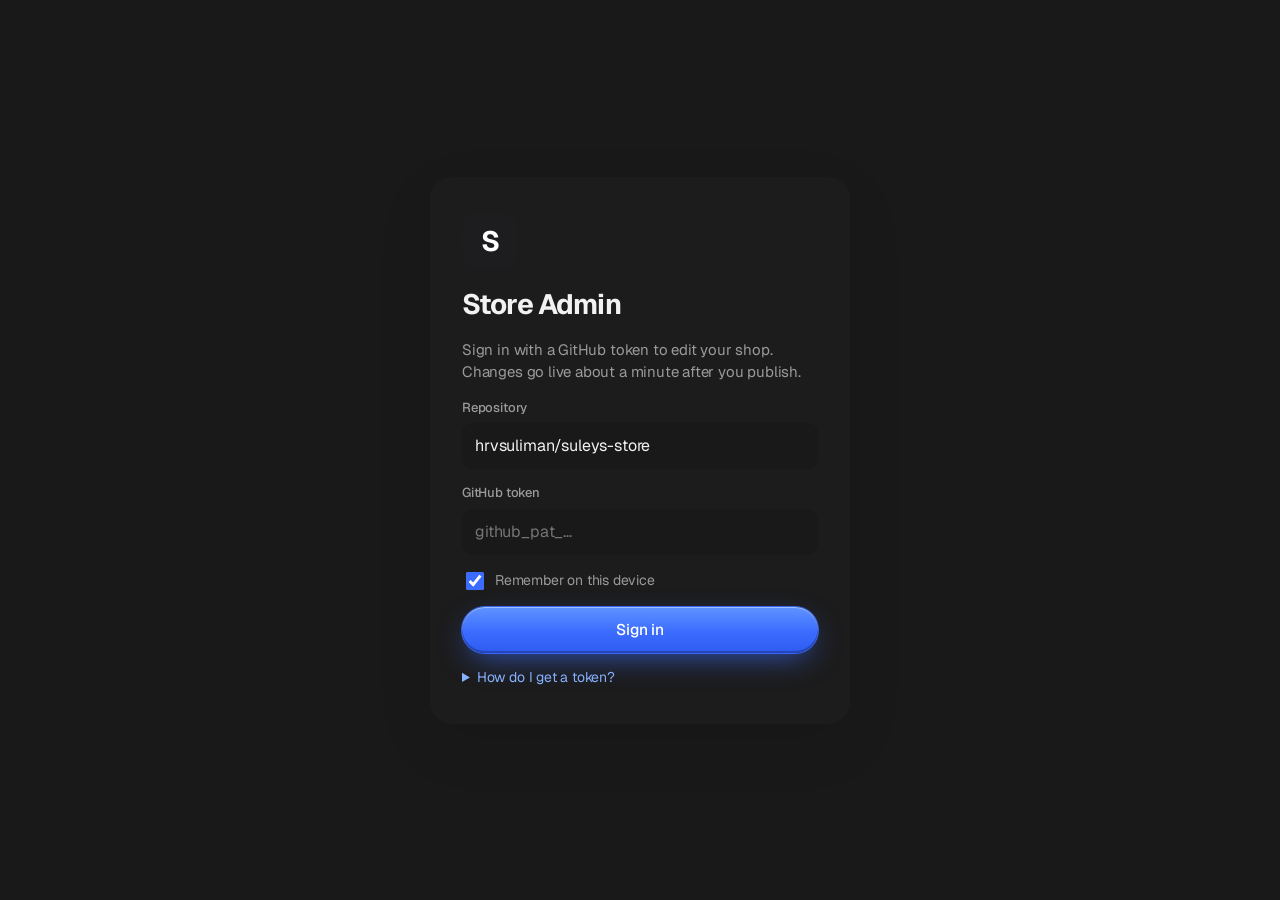
==== admin.html @ 2f31c032 "Phones: keep floating icons off the title; clearer music button Co-Authored-By: Claude Opus 5.5 <nor" ====
<!doctype html>
<html lang="en">
<head>
  <meta charset="utf-8" />
  <meta name="viewport" content="width=device-width, initial-scale=1, viewport-fit=cover" />
  <meta name="robots" content="noindex, nofollow" />
  <title>Store Admin</title>
  <link rel="icon" href="favicon.svg" type="image/svg+xml" />
  <link rel="preconnect" href="https://fonts.googleapis.com" />
  <link rel="preconnect" href="https://fonts.gstatic.com" crossorigin />
  <link href="https://fonts.googleapis.com/css2?family=Geist:wght@400;500;600;700&display=swap" rel="stylesheet" />
  <link rel="stylesheet" href="styles.css?v=1793910195" />
  <link rel="stylesheet" href="admin.css?v=1793910195" />
</head>
<body class="admin">
  <!-- Connect -->
  <section class="connect" id="connect" hidden>
    <form class="connect-card" id="connectForm">
      <div class="connect-icon">S</div>
      <h1>Store Admin</h1>
      <p class="muted">Sign in with a GitHub token to edit your shop. Changes go live about a minute after you publish.</p>

      <label class="field"><span>Repository</span><input name="repo" required spellcheck="false" autocomplete="off" /></label>
      <label class="field"><span>GitHub token</span><input name="token" type="password" required spellcheck="false" autocomplete="off" placeholder="github_pat_…" /></label>
      <label class="check"><input type="checkbox" name="remember" checked /> Remember on this device</label>
      <p class="error" id="connectError" hidden></p>
      <button class="btn btn-primary btn-block" type="submit" id="connectBtn">Sign in</button>

      <details class="help">
        <summary>How do I get a token?</summary>
        <ol>
          <li>Open <a href="https://github.com/settings/personal-access-tokens/new" target="_blank" rel="noopener">GitHub → New fine-grained token</a>.</li>
          <li>Name it “Store admin” and pick an expiry.</li>
          <li>Under <b>Repository access</b>, choose <b>Only select repositories</b> and pick your store repo.</li>
          <li>Under <b>Permissions → Repository permissions</b>, set <b>Contents</b> to <b>Read and write</b>.</li>
          <li>Click <b>Generate token</b>, copy it and paste it here.</li>
        </ol>
        <p class="muted">The token stays in this browser and is only sent to GitHub. It can only change this one repository.</p>
      </details>
    </form>
  </section>

  <!-- Editor -->
  <div class="shell" id="shell" hidden>
    <header class="topbar">
      <div class="topbar-inner">
        <span class="brand" id="adminBrand">Admin</span>
        <span class="status" id="status"></span>
        <div class="topbar-actions">
          <a class="btn-link small" id="viewSite" target="_blank" rel="noopener">View site <span class="chev">›</span></a>
          <button class="btn btn-sm btn-primary" id="publishBtn" disabled>Publish</button>
          <button class="icon-btn" id="menuBtn" aria-label="More">⋯</button>
          <div class="menu" id="menu" hidden>
            <button data-act="download">Download store.json</button>
            <button data-act="discard">Discard unpublished changes</button>
            <button data-act="signout">Sign out</button>
          </div>
        </div>
      </div>
      <nav class="tabsbar" id="tabsbar">
        <button data-tab="kits" aria-selected="true">Kits</button>
        <button data-tab="store">Hero &amp; store</button>
        <button data-tab="faq">FAQ</button>
        <button data-tab="reviews">Vouches</button>
        <button data-tab="perks">Perks</button>
      </nav>
    </header>
    <main class="view" id="view"></main>
  </div>

  <!-- Publish progress -->
  <div class="modal" id="modal" hidden>
    <div class="modal-card" id="modalCard"></div>
  </div>

  <div class="toast" id="toast" role="status" aria-live="polite"></div>

  <script src="icons.js?v=1793910195"></script>
  <script src="shared.js?v=1793910195"></script>
  <script src="admin.js?v=1793910195"></script>
</body>
</html>
---- styles.css ----
/* ═══════════════════════════════════════════════════════════
   Suley's Store — dark, tactile, Apple/Linear-grade details
   ═══════════════════════════════════════════════════════════ */
:root {
  --bg: #151515;
  --band: #191919;
  --card: #1c1c1c;
  --card-2: #222222;
  --panel: #212121;
  --text: #f2f2f2;
  --text-2: #9a9a9a;
  --text-3: #6a6a6a;
  --line: rgba(255, 255, 255, 0.1);
  --hair: rgba(255, 255, 255, 0.07);
  --border: #2a2a2a;
  --blue: #3b6cff;
  --blue-hover: #4b7bff;
  --link: #8ab4ff;
  --seg: rgba(255, 255, 255, 0.05);
  --seg-pill: rgba(255, 255, 255, 0.12);
  --nav-bg: rgba(21, 21, 21, 0.78);
  --accent: linear-gradient(100deg, #4f8cff 0%, #8b5cf6 55%, #ec4899 100%);
  --shadow-hover: 0 24px 50px -24px rgba(0, 0, 0, 0.9);
  --ease: cubic-bezier(0.16, 1, 0.3, 1);
  --spring: cubic-bezier(0.34, 1.56, 0.64, 1);
  color-scheme: dark;
}

/* ── Base ───────────────────────────────────────────────── */
*, *::before, *::after { box-sizing: border-box; }
html { -webkit-text-size-adjust: 100%; }
html.lenis, html.lenis body { height: auto; }
.lenis.lenis-smooth { scroll-behavior: auto !important; }
.lenis.lenis-stopped { overflow: hidden; }
body {
  margin: 0; background: var(--bg); color: var(--text);
  font-family: Geist, -apple-system, BlinkMacSystemFont, "SF Pro Text", Inter, "Segoe UI", sans-serif;
  font-size: 17px; line-height: 1.5; letter-spacing: -0.011em;
  -webkit-font-smoothing: antialiased; -moz-osx-font-smoothing: grayscale; overflow-x: hidden;
}
a { color: inherit; text-decoration: none; }
button { font: inherit; color: inherit; background: none; border: 0; padding: 0; cursor: pointer; letter-spacing: inherit; }
h1, h2, h3, p, ol, ul { margin: 0; }
img { display: block; max-width: 100%; }
::selection { background: rgba(79, 140, 255, 0.4); color: #fff; }
:focus-visible { outline: 2px solid #4f8cff; outline-offset: 3px; border-radius: 8px; }
.ico { width: 1em; height: 1em; display: block; flex: none; }
.container { max-width: 1080px; margin: 0 auto; padding: 0 24px; }
.container.narrow { max-width: 780px; }
.section, .band { position: relative; padding: 140px 0; }

/* Film grain over everything */
.grain {
  position: fixed; inset: -50%; z-index: 90; pointer-events: none; opacity: 0.06;
  background-image: url("data:image/svg+xml,%3Csvg xmlns='http://www.w3.org/2000/svg' width='160' height='160'%3E%3Cfilter id='n'%3E%3CfeTurbulence type='fractalNoise' baseFrequency='.85' numOctaves='3' stitchTiles='stitch'/%3E%3C/filter%3E%3Crect width='100%25' height='100%25' filter='url(%23n)'/%3E%3C/svg%3E");
  animation: grain 1s steps(6) infinite;
}
@keyframes grain { 0% { transform: translate(0, 0); } 20% { transform: translate(-3%, 2%); } 40% { transform: translate(2%, -3%); } 60% { transform: translate(-2%, -1%); } 80% { transform: translate(3%, 3%); } 100% { transform: translate(0, 0); } }

/* ── Nav ────────────────────────────────────────────────── */
.nav {
  position: sticky; top: 0; z-index: 60; height: 56px;
  background: var(--nav-bg); -webkit-backdrop-filter: saturate(180%) blur(20px); backdrop-filter: saturate(180%) blur(20px);
  border-bottom: 1px solid transparent; transition: border-color 0.4s;
}
.nav.scrolled { border-bottom-color: var(--hair); }
.nav-inner { max-width: 1080px; height: 100%; margin: 0 auto; padding: 0 24px; display: flex; align-items: center; gap: 24px; }
.brand { display: inline-flex; align-items: center; gap: 10px; font-size: 16px; font-weight: 600; letter-spacing: -0.02em; }
.brand img { width: 30px; height: 30px; object-fit: contain; transition: transform 0.5s var(--spring); }
.brand:hover img { transform: rotate(-8deg) scale(1.08); }
.nav-links { display: flex; gap: 4px; margin: 0 auto; }
.nav-links a { padding: 7px 14px; border-radius: 999px; font-size: 14px; color: var(--text-2); transition: color 0.25s, background 0.25s; }
.nav-links a:hover { color: var(--text); background: rgba(255, 255, 255, 0.06); }
.nav-links a.active { color: var(--text); background: rgba(255, 255, 255, 0.06); }
.nav-right { margin-left: auto; display: flex; align-items: center; gap: 6px; }
.nav-icon { width: 38px; height: 38px; display: grid; place-items: center; border-radius: 10px; color: var(--text-2); transition: background 0.2s, color 0.2s, transform 0.35s var(--spring); }
.nav-icon:hover { background: rgba(255, 255, 255, 0.07); color: var(--text); transform: translateY(-1px); }
.nav-icon:active { transform: scale(0.92); }
.nav-icon img { width: 26px; height: 26px; object-fit: contain; }
.nav-icon .ico { width: 20px; height: 20px; }
.nav-right .btn { margin-left: 6px; }

/* ── Buttons: tactile, lit from above ───────────────────── */
.btn {
  --h: 46px;
  position: relative; display: inline-flex; align-items: center; justify-content: center; gap: 8px; isolation: isolate; overflow: hidden;
  height: var(--h); padding: 0 22px; border-radius: 999px; font-size: 15.5px; font-weight: 500; white-space: nowrap; letter-spacing: -0.01em;
  transition: transform 0.45s var(--spring), box-shadow 0.35s var(--ease), background 0.3s, filter 0.3s, translate 0.4s var(--ease);
  -webkit-tap-highlight-color: transparent; user-select: none;
}
.btn .ico { width: 18px; height: 18px; }
.btn::after {
  content: ""; position: absolute; inset: 0; z-index: -1; pointer-events: none;
  background: linear-gradient(110deg, transparent 30%, rgba(255, 255, 255, 0.35) 50%, transparent 70%);
  transform: translateX(-120%);
}
.btn:hover::after { transform: translateX(120%); transition: transform 0.9s var(--ease); }
.btn:hover { transform: translateY(-2px); }
.btn:active { transform: translateY(0) scale(0.95); transition-duration: 0.12s; }
.btn-primary {
  color: #fff; background: linear-gradient(180deg, #5f93ff 0%, #3b6cff 55%, #2f5bf0 100%);
  box-shadow: inset 0 1px 0 rgba(255, 255, 255, 0.4), inset 0 -2px 0 rgba(0, 0, 30, 0.25), 0 0 0 1px rgba(59, 108, 255, 0.9), 0 10px 30px -8px rgba(59, 108, 255, 0.75);
}
.btn-primary:hover { box-shadow: inset 0 1px 0 rgba(255, 255, 255, 0.5), inset 0 -2px 0 rgba(0, 0, 30, 0.25), 0 0 0 1px rgba(99, 140, 255, 1), 0 16px 40px -8px rgba(59, 108, 255, 0.95); filter: brightness(1.06); }
.btn-primary:active { box-shadow: inset 0 2px 6px rgba(0, 0, 40, 0.35), 0 0 0 1px rgba(59, 108, 255, 0.9), 0 4px 14px -6px rgba(59, 108, 255, 0.8); }
.btn-ghost, .btn-secondary {
  color: var(--text); background: rgba(255, 255, 255, 0.06);
  box-shadow: inset 0 1px 0 rgba(255, 255, 255, 0.12), 0 0 0 1px rgba(255, 255, 255, 0.1);
  -webkit-backdrop-filter: blur(12px); backdrop-filter: blur(12px);
}
.btn-ghost:hover, .btn-secondary:hover { background: rgba(255, 255, 255, 0.1); box-shadow: inset 0 1px 0 rgba(255, 255, 255, 0.16), 0 0 0 1px rgba(255, 255, 255, 0.18); }
.btn-white { color: #0a0a12; background: linear-gradient(180deg, #fff, #e6e6ee); box-shadow: inset 0 -2px 0 rgba(0, 0, 0, 0.08), 0 10px 30px -10px rgba(255, 255, 255, 0.5); }
.btn-white::after { background: linear-gradient(110deg, transparent 30%, rgba(120, 140, 255, 0.25) 50%, transparent 70%); }
.btn-sm { --h: 34px; padding: 0 15px; font-size: 14px; }
.btn-block { width: 100%; }
.btn-link { display: inline-flex; align-items: center; gap: 4px; color: var(--link); font-size: 16px; transition: color 0.2s; }
.btn-link:hover { color: #b3cdff; }
.btn-link .chev { font-size: 1.15em; line-height: 1; transition: transform 0.35s var(--spring); }
.btn-link:hover .chev { transform: translateX(3px); }

/* ── Store front (reference layout) ─────────────────────── */
.hero-stage { position: relative; overflow: hidden; isolation: isolate; margin-top: -56px; padding-top: 56px; }
.stage-fx { position: absolute; inset: 0; z-index: -1; pointer-events: none; }
.spotlight { position: absolute; left: 50%; top: -260px; width: 1100px; height: 700px; translate: -50% 0; background: radial-gradient(closest-side, rgba(255, 255, 255, 0.075), transparent); }
.floaters { position: absolute; left: 0; right: 0; top: 56px; height: 420px; }
.floater { position: absolute; width: var(--s); height: var(--s); margin: calc(var(--s) / -2) 0 0 calc(var(--s) / -2); will-change: translate; transition: translate 0.9s var(--ease); }
.floater .stk { animation: bobble 7s ease-in-out infinite; animation-delay: calc(var(--delay) * -1); rotate: var(--rot); }
.floater.far { filter: blur(2px); opacity: 0.45; }
.floater.mid { opacity: 0.8; }
@keyframes bobble { 0%, 100% { transform: translateY(0) rotate(0deg); } 50% { transform: translateY(-14px) rotate(5deg); } }
.stk { display: block; width: 100%; height: auto; object-fit: contain; -webkit-user-drag: none; user-select: none; filter: drop-shadow(0 12px 16px rgba(0, 0, 0, 0.45)); }

.explore { position: relative; max-width: 1200px; margin: 0 auto; padding: 110px 24px 40px; text-align: center; }
.hero-title { font-size: clamp(40px, 6vw, 66px); line-height: 1.05; font-weight: 700; letter-spacing: -0.045em; }
.hero-title .w { display: inline-block; vertical-align: top; padding: 0 0.01em 0.08em; }
.hero-title .w > span {
  display: inline-block; opacity: 0; filter: blur(12px); transform: translateY(30%);
  color: #7a7a7a;
  transition: opacity 0.9s var(--ease), filter 0.9s var(--ease), transform 1.1s var(--ease); transition-delay: calc(0.1s + var(--i) * 0.08s);
}
.hero-title .hot > span { color: #fff; text-shadow: 0 0 28px rgba(255, 255, 255, 0.35); }
.hero-title.in .w > span { opacity: 1; filter: blur(0); transform: none; }
.hero-sub { max-width: 560px; margin: 16px auto 0; font-size: 16px; line-height: 1.55; color: var(--text-2); }
.hero-actions { display: flex; align-items: center; justify-content: center; gap: 12px; margin-top: 30px; flex-wrap: wrap; }

.search {
  display: flex; align-items: center; gap: 10px; width: min(560px, 100%); height: 46px; margin: 30px auto 0; padding: 0 16px; border-radius: 12px;
  background: var(--card); box-shadow: inset 0 0 0 1px var(--border); color: var(--text-3); text-align: left; cursor: text;
  transition: box-shadow 0.25s, background 0.25s;
}
.search:focus-within { background: #1f1f1f; box-shadow: inset 0 0 0 1px #3d3d3d, 0 0 0 4px rgba(255, 255, 255, 0.04); }
.search-ico .ico { width: 17px; height: 17px; }
.search input { flex: 1; min-width: 0; height: 100%; border: 0; outline: 0; background: none; font: inherit; font-size: 14.5px; color: var(--text); }
.search input::placeholder { color: var(--text-3); }
.search input::-webkit-search-cancel-button { filter: invert(0.6); }

.chips { display: flex; flex-wrap: wrap; justify-content: center; gap: 8px; margin: 16px auto 44px; }
.chip {
  display: inline-flex; align-items: center; gap: 8px; height: 38px; padding: 0 14px 0 10px; border-radius: 10px;
  font-size: 14px; font-weight: 500; color: var(--text-2); background: var(--card); box-shadow: inset 0 0 0 1px var(--border);
  transition: color 0.2s, background 0.2s, box-shadow 0.2s, transform 0.35s var(--spring);
}
.chip img { width: 22px; height: 22px; object-fit: contain; transition: transform 0.4s var(--spring); }
.chip:hover { color: var(--text); background: #202020; transform: translateY(-1px); }
.chip:hover img { transform: rotate(-8deg) scale(1.12); }
.chip:active { transform: scale(0.96); }
.chip[aria-selected="true"] { color: #fff; background: #262626; box-shadow: inset 0 0 0 1px #4a4a4a, 0 6px 18px -8px rgba(0, 0, 0, 0.8); }
.empty { margin: 10px auto 0; color: var(--text-2); font-size: 15px; }

/* ── Banner ─────────────────────────────────────────────── */
.banner-wrap { position: relative; z-index: 1; padding: 0 24px 48px; }
.banner { --p: 0; position: relative; max-width: 1180px; margin: 0 auto; aspect-ratio: 21 / 9; border-radius: 28px; overflow: hidden; background: #000; box-shadow: 0 0 0 1px var(--hair); transform: scale(calc(0.9 + var(--p) * 0.1)); transform-origin: 50% 0; }
.banner img, .banner video { position: absolute; inset: 0; width: 100%; height: 100%; object-fit: cover; }
.banner iframe { position: absolute; left: 0; top: 50%; width: 100%; aspect-ratio: 16 / 9; height: auto; border: 0; transform: translateY(-50%); pointer-events: none; }

/* ── Showcase slideshow ─────────────────────────────────── */
.featured-wrap { position: relative; z-index: 1; padding: 0 24px 40px; perspective: 1400px; }
.featured {
  --p: 0; position: relative; max-width: 1152px; margin: 0 auto; border-radius: 22px; overflow: hidden; background: #101010;
  aspect-ratio: 16 / 8; min-height: 520px; max-height: 680px;
  box-shadow: 0 0 0 1px rgba(255, 255, 255, 0.08), 0 30px 60px -30px rgba(0, 0, 0, 0.8);
  transform: rotateX(calc((1 - var(--p)) * 16deg)) scale(calc(0.88 + var(--p) * 0.12)); transform-origin: 50% 0;
  will-change: transform;
}
.slides, .slide, .slide-bg, .slide-shade { position: absolute; inset: 0; }
.slide { opacity: 0; visibility: hidden; transition: opacity 1s var(--ease), visibility 0s 1s; }
.slide.on { opacity: 1; visibility: visible; transition: opacity 1s var(--ease); }
.slide-bg { overflow: hidden; transform: scale(1.08); transition: transform 1.6s var(--ease); }
.slide.on .slide-bg { transform: none; }
.slide-bg > img, .slide-bg > video { position: absolute; inset: 0; width: 100%; height: 100%; object-fit: cover; }
.slide.on .kb { animation: kenburns var(--slide-ms, 15s) linear both; }
@keyframes kenburns { from { transform: scale(1); } to { transform: scale(1.12); } }
.yt { position: absolute; inset: 0; }
.yt img { position: absolute; inset: 0; width: 100%; height: 100%; object-fit: cover; }
.yt iframe { position: absolute; left: 50%; top: 50%; width: max(100%, 177.78vh); height: max(100%, 56.25vw); transform: translate(-50%, -50%) scale(1.15); border: 0; pointer-events: none; }
.slide-art { position: absolute; inset: 0; background: radial-gradient(80% 120% at 76% 45%, var(--c1), var(--c2) 42%, #121212 82%); }
.slide-art .scene { left: 46%; right: 4%; top: 6%; bottom: 14%; }
.slide-art .app { position: absolute; left: 66%; top: 50%; translate: -50% -50%; --size: clamp(140px, 18vw, 220px); }
.slide-shade { background: linear-gradient(90deg, rgba(5, 5, 10, 0.9) 0%, rgba(5, 5, 10, 0.5) 38%, transparent 68%), radial-gradient(ellipse 95% 95% at 50% 50%, transparent 50%, rgba(0, 0, 0, 0.6) 100%); }
.slide-info { position: absolute; left: 56px; bottom: 88px; max-width: 470px; }
.slide-info > * { opacity: 0; transform: translateY(20px); filter: blur(6px); transition: opacity 0.7s var(--ease), transform 0.9s var(--ease), filter 0.7s var(--ease); }
.slide.on .slide-info > * { opacity: 1; transform: none; filter: none; }
.slide.on .slide-info > :nth-child(2) { transition-delay: 0.08s; }
.slide.on .slide-info > :nth-child(3) { transition-delay: 0.15s; }
.slide.on .slide-info > :nth-child(4) { transition-delay: 0.22s; }
.slide.on .slide-info > :nth-child(5) { transition-delay: 0.29s; }
.slide-kit { display: flex; align-items: center; gap: 12px; margin-bottom: 16px; font-size: 12.5px; font-weight: 600; letter-spacing: 0.06em; text-transform: uppercase; color: #fbbf24; }
.slide-kit .app { --size: 46px; }
.slide-info h2 { font-size: clamp(36px, 4.8vw, 60px); line-height: 1.02; font-weight: 700; letter-spacing: -0.045em; background: linear-gradient(180deg, #fff 40%, #c4c4d0); -webkit-background-clip: text; background-clip: text; color: transparent; padding-bottom: 0.05em; }
.slide-info p { margin-top: 12px; font-size: 17.5px; color: #c8c8d2; }
.slide-info .feat-price { color: #fff; font-weight: 600; font-size: 19px; }
.feat-actions { display: flex; align-items: center; gap: 10px; margin-top: 24px; }
.show-bar { position: absolute; left: 56px; right: 40px; bottom: 32px; display: flex; align-items: center; gap: 20px; z-index: 2; }
.segs { flex: 1; display: flex; gap: 6px; max-width: 470px; }
.seg { flex: 1; height: 18px; display: flex; align-items: center; }
.seg span { position: relative; display: block; width: 100%; height: 3px; border-radius: 2px; background: rgba(255, 255, 255, 0.2); overflow: hidden; transition: height 0.25s var(--ease); }
.seg:hover span { height: 5px; }
.seg span::after { content: ""; position: absolute; inset: 0; background: #fff; transform-origin: 0 50%; transform: scaleX(0); }
.seg.done span::after { transform: scaleX(1); }
.seg.on span::after { animation: segfill var(--slide-ms, 15s) linear forwards; }
.show.paused .seg.on span::after { animation-play-state: paused; }
@keyframes segfill { to { transform: scaleX(1); } }
.arrows { margin-left: auto; display: flex; gap: 10px; }
.arrow { width: 46px; height: 46px; border-radius: 50%; display: grid; place-items: center; color: #fff; background: rgba(255, 255, 255, 0.1); box-shadow: inset 0 1px 0 rgba(255, 255, 255, 0.15), 0 0 0 1px rgba(255, 255, 255, 0.1); -webkit-backdrop-filter: blur(16px); backdrop-filter: blur(16px); transition: background 0.25s, transform 0.4s var(--spring); }
.arrow:hover { background: rgba(255, 255, 255, 0.2); transform: scale(1.08); }
.arrow:active { transform: scale(0.9); transition-duration: 0.1s; }
.arrow .ico { width: 20px; height: 20px; stroke-width: 2.2; }
.arrow[data-step="-1"] .ico { rotate: 90deg; }
.arrow[data-step="1"] .ico { rotate: -90deg; }

/* ── Kit icon + sticker scenes ───────────────────────────── */
.app { --size: 96px; position: relative; width: var(--size); height: var(--size); display: grid; place-items: center; flex: none; }
.app .stk { width: 100%; height: 100%; }
.app-img { overflow: hidden; border-radius: 22%; box-shadow: 0 0 0 1px rgba(255, 255, 255, 0.12); }
.app-img img { width: 100%; height: 100%; object-fit: cover; }
.scene { position: absolute; inset: 0; z-index: 1; }
.fl { position: absolute; display: block; }
.fl .stk { animation: bobble 5s ease-in-out infinite; }
.fl0 { width: 42%; left: 29%; top: 50%; translate: 0 -50%; }
.fl1 { width: 20%; left: 8%; bottom: 10%; } .fl1 .stk { animation-delay: -1.3s; rotate: -14deg; }
.fl2 { width: 19%; right: 8%; top: 12%; } .fl2 .stk { animation-delay: -2.6s; rotate: 12deg; }
.fl3 { width: 17%; right: 12%; bottom: 8%; } .fl3 .stk { animation-delay: -3.4s; rotate: -8deg; }

/* ── Headlines with Apple-style scroll highlight ────────── */
.headline { font-size: clamp(36px, 5.4vw, 64px); line-height: 1.04; font-weight: 700; letter-spacing: -0.045em; max-width: 900px; margin-bottom: 56px; }
.headline .hw { opacity: 0.14; transition: opacity 0.6s var(--ease); }
.headline .hw.lit { opacity: 1; }
.headline .dim { color: var(--text-3); }

/* ── Tabs ───────────────────────────────────────────────── */
.tabs { position: relative; display: inline-flex; padding: 4px; border-radius: 999px; background: var(--seg); box-shadow: inset 0 0 0 1px var(--hair); margin-bottom: 32px; max-width: 100%; overflow-x: auto; scrollbar-width: none; }
.tabs::-webkit-scrollbar { display: none; }
.tabs button { position: relative; z-index: 1; padding: 8px 18px; border-radius: 999px; font-size: 14px; font-weight: 500; color: var(--text-2); white-space: nowrap; transition: color 0.3s; }
.tabs button[aria-selected="true"] { color: var(--text); }
.tab-pill { position: absolute; top: 4px; bottom: 4px; left: 0; border-radius: 999px; background: rgba(255, 255, 255, 0.12); box-shadow: inset 0 1px 0 rgba(255, 255, 255, 0.14); transition: transform 0.55s var(--spring), width 0.55s var(--spring); }

/* ── Spotlight surfaces (cards, perks, steps) ───────────── */
.spot { --mx: 50%; --my: 50%; position: relative; isolation: isolate; }
.spot::before {
  content: ""; position: absolute; inset: 0; z-index: 3; border-radius: inherit; pointer-events: none; opacity: 0; transition: opacity 0.4s;
  background: radial-gradient(420px circle at var(--mx) var(--my), rgba(140, 160, 255, 0.12), transparent 45%);
}
.spot::after {
  content: ""; position: absolute; inset: 0; z-index: 4; border-radius: inherit; padding: 1px; pointer-events: none; opacity: 0; transition: opacity 0.4s;
  background: radial-gradient(300px circle at var(--mx) var(--my), rgba(160, 180, 255, 0.85), transparent 50%);
  -webkit-mask: linear-gradient(#000 0 0) content-box, linear-gradient(#000 0 0); -webkit-mask-composite: xor;
  mask: linear-gradient(#000 0 0) content-box exclude, linear-gradient(#000 0 0);
}
.spot:hover::before, .spot:hover::after { opacity: 1; }

/* ── Kit grid (reference-style cards) ───────────────────── */
.grid { display: grid; grid-template-columns: repeat(auto-fill, minmax(250px, 1fr)); gap: 16px; text-align: left; }
.explore .grid { max-width: 1152px; margin: 0 auto; grid-template-columns: repeat(auto-fit, minmax(250px, 276px)); justify-content: center; }
.card {
  display: flex; flex-direction: column; gap: 8px; padding: 10px; border-radius: 16px; cursor: pointer;
  background: var(--card); box-shadow: inset 0 0 0 1px var(--border);
  transition: transform 0.5s var(--ease), box-shadow 0.4s var(--ease), background 0.4s;
}
.card:hover { transform: translateY(-5px); background: #1f1f1f; box-shadow: inset 0 0 0 1px #3a3a3a, var(--shadow-hover); }
.card:active { transform: translateY(-2px) scale(0.985); transition-duration: 0.15s; }
.card[hidden] { display: none; }
.card-art {
  position: relative; aspect-ratio: 16 / 10; border-radius: 10px; overflow: hidden; display: grid; place-items: center; isolation: isolate;
  background: radial-gradient(120% 100% at 30% 0%, color-mix(in srgb, var(--c1) 85%, #fff), var(--c2) 70%);
  box-shadow: 0 0 0 1px rgba(255, 255, 255, 0.1);
}
.card-art::after { content: ""; position: absolute; inset: 0; z-index: 2; pointer-events: none; border-radius: inherit; background: radial-gradient(ellipse at 50% 45%, transparent 45%, rgba(0, 0, 0, 0.45) 100%); box-shadow: inset 0 1px 0 rgba(255, 255, 255, 0.2); }
.card-art .cover { position: absolute; inset: 0; width: 100%; height: 100%; object-fit: cover; transition: transform 1s var(--ease); }
.card:hover .card-art .cover { transform: scale(1.05); }
.card-art .scene { transition: transform 0.8s var(--spring); }
.card:hover .card-art .scene { transform: scale(1.06); }
.card:hover .fl0 .stk { animation-duration: 2.2s; }
.card-badge { position: absolute; left: 10px; top: 10px; z-index: 3; padding: 4px 9px; border-radius: 7px; font-size: 11.5px; font-weight: 700; color: #1a1300; background: #fbbf24; box-shadow: 0 4px 12px -4px rgba(0, 0, 0, 0.6); }
.has-video { position: absolute; right: 10px; bottom: 10px; z-index: 3; display: inline-flex; align-items: center; gap: 5px; padding: 4px 10px 4px 8px; border-radius: 999px; font-size: 12px; font-weight: 600; color: #fff; background: rgba(0, 0, 0, 0.55); -webkit-backdrop-filter: blur(10px); backdrop-filter: blur(10px); }
.has-video .ico { width: 11px; height: 11px; }
.card-tags { display: flex; flex-wrap: wrap; gap: 6px; padding: 8px; border-radius: 10px; background: var(--panel); }
.tag { padding: 3px 9px; border-radius: 6px; font-size: 11.5px; font-weight: 700; letter-spacing: 0.02em; }
.tag-rbx { color: #8fb4ff; background: rgba(59, 108, 255, 0.16); box-shadow: inset 0 0 0 1px rgba(59, 108, 255, 0.3); }
.tag-gp { color: #7fdca0; background: rgba(34, 197, 94, 0.13); box-shadow: inset 0 0 0 1px rgba(34, 197, 94, 0.28); }
.tag-cash { color: #f2c35b; background: rgba(234, 179, 8, 0.13); box-shadow: inset 0 0 0 1px rgba(234, 179, 8, 0.28); }
.tag-other { color: #bdbdbd; background: rgba(255, 255, 255, 0.07); box-shadow: inset 0 0 0 1px rgba(255, 255, 255, 0.12); }
.card-body { flex: 1; display: flex; flex-direction: column; padding: 14px 14px 12px; border-radius: 10px; background: var(--panel); }
.card h3 { font-size: 15.5px; font-weight: 600; letter-spacing: -0.015em; line-height: 1.3; }
.card-price { display: flex; align-items: center; gap: 8px; margin-top: auto; padding-top: 18px; }
.card-price .rbx { width: 24px; height: 24px; }
.card-price b { font-size: 26px; font-weight: 700; letter-spacing: -0.03em; font-variant-numeric: tabular-nums; }
.card-alt { margin-top: 2px; font-size: 12.5px; color: var(--text-3); }
.card-alt s { color: #ef4444; margin-right: 4px; }
.price { font-size: 17px; font-weight: 600; }
.rbx-price { display: inline-flex; align-items: center; gap: 0.35em; font-variant-numeric: tabular-nums; }
.rbx { width: 1.05em; height: 1.05em; object-fit: contain; flex: none; }
.rbx-old { margin-left: 8px; font-size: 0.85em; font-weight: 400; color: #ef4444; }

/* ── Steps ──────────────────────────────────────────────── */
.steps { position: relative; list-style: none; padding: 0; display: grid; grid-template-columns: repeat(3, 1fr); gap: 20px; }
.steps li { display: flex; flex-direction: column; gap: 10px; padding: 30px 28px 28px; border-radius: 24px; background: var(--card); box-shadow: inset 0 0 0 1px var(--border); }
.step-ico { width: 56px; height: 56px; display: grid; place-items: center; margin-bottom: 10px; }
.step-ico img { width: 100%; height: 100%; object-fit: contain; filter: drop-shadow(0 8px 12px rgba(0, 0, 0, 0.45)); transition: transform 0.5s var(--spring); }
.steps li:hover .step-ico img { transform: rotate(-8deg) scale(1.08); }
.discord-tile { width: 52px; height: 52px; border-radius: 15px; color: #fff; background: #5865f2; box-shadow: inset 0 1px 0 rgba(255, 255, 255, 0.3), 0 8px 18px -6px rgba(88, 101, 242, 0.7); }
.discord-tile .ico { width: 28px; height: 28px; }
.step-n { width: 40px; height: 40px; border-radius: 12px; display: grid; place-items: center; margin-bottom: 14px; font-size: 16px; font-weight: 700; color: #fff; background: var(--accent); box-shadow: inset 0 1px 0 rgba(255, 255, 255, 0.4), 0 8px 20px -6px rgba(139, 92, 246, 0.7); }
.steps h3 { font-size: 22px; font-weight: 600; letter-spacing: -0.03em; }
.steps p { color: var(--text-2); font-size: 16px; }
.steps .btn-link { margin-top: auto; padding-top: 10px; }
.pay { margin-top: auto !important; padding-top: 10px; font-size: 14.5px; }

/* ── Perks ──────────────────────────────────────────────── */
.perks { display: grid; grid-template-columns: repeat(4, 1fr); gap: 16px; }
.perk { padding: 28px 24px; border-radius: 24px; background: var(--card); box-shadow: inset 0 0 0 1px var(--border); transition: transform 0.6s var(--ease); }
.perk-ico { display: block; width: 64px; height: 64px; margin-bottom: 18px; transition: transform 0.5s var(--spring); }
.perk:hover .perk-ico { transform: rotate(-6deg) scale(1.08); }
.perk > .ico { width: 44px; height: 44px; padding: 11px; margin-bottom: 20px; border-radius: 13px; color: #fff; stroke-width: 1.8; background: linear-gradient(160deg, rgba(255, 255, 255, 0.14), rgba(255, 255, 255, 0.04)); box-shadow: inset 0 1px 0 rgba(255, 255, 255, 0.18), 0 0 0 1px var(--hair); }
.perk h3 { font-size: 18px; font-weight: 600; letter-spacing: -0.02em; }
.perk p { margin-top: 6px; font-size: 15px; color: var(--text-2); }

/* ── Reviews ────────────────────────────────────────────── */
.reviews { display: grid; grid-template-columns: repeat(3, 1fr); gap: 16px; }
.review { padding: 26px; border-radius: 22px; background: rgba(255, 255, 255, 0.03); box-shadow: 0 0 0 1px var(--hair); }
.review span { display: block; margin-top: 14px; font-size: 14px; color: var(--text-3); }

/* ── FAQ ────────────────────────────────────────────────── */
.faq-head { display: flex; align-items: center; gap: 16px; margin-bottom: 40px; }
.faq-head img { width: 64px; height: 64px; object-fit: contain; filter: drop-shadow(0 10px 14px rgba(0, 0, 0, 0.5)); }
.faq-head .headline { margin: 0; }
.faq { border-top: 1px solid var(--hair); }
.faq-item { border-bottom: 1px solid var(--hair); }
.faq-q { width: 100%; display: flex; justify-content: space-between; align-items: center; gap: 20px; padding: 24px 4px; text-align: left; font-size: 19px; font-weight: 500; letter-spacing: -0.02em; }
.faq-q .chevron { width: 30px; height: 30px; padding: 7px; border-radius: 50%; flex: none; color: var(--text-2); background: rgba(255, 255, 255, 0.06); transition: transform 0.5s var(--spring), background 0.3s, color 0.3s; }
.faq-q:hover .chevron { background: rgba(255, 255, 255, 0.12); color: #fff; }
.faq-q .chevron .ico { width: 100%; height: 100%; }
.faq-item.open .chevron { transform: rotate(180deg); background: var(--blue); color: #fff; }
.faq-a { display: grid; grid-template-rows: 0fr; transition: grid-template-rows 0.5s var(--ease); }
.faq-a > div { overflow: hidden; }
.faq-a p { padding: 0 4px 26px; color: var(--text-2); max-width: 640px; opacity: 0; transform: translateY(-6px); transition: opacity 0.4s, transform 0.5s var(--ease); }
.faq-item.open .faq-a { grid-template-rows: 1fr; }
.faq-item.open .faq-a p { opacity: 1; transform: none; }

/* ── CTA ───────────────────────────────────────────────── */
.cta { padding: 40px 24px 140px; }
.cta-inner {
  position: relative; overflow: hidden; isolation: isolate; max-width: 1080px; margin: 0 auto; padding: 88px 32px; border-radius: 28px; text-align: center;
  background: radial-gradient(70% 90% at 50% 0%, #2b2f45 0%, #1c1c22 55%, #181818 100%);
  box-shadow: inset 0 1px 0 rgba(255, 255, 255, 0.08), inset 0 0 0 1px var(--border), 0 40px 100px -50px rgba(59, 108, 255, 0.5);
}
.cta-inner::after { content: ""; position: absolute; inset: 0; z-index: -1; background-image: radial-gradient(rgba(255, 255, 255, 0.07) 1px, transparent 1.2px); background-size: 22px 22px; -webkit-mask-image: radial-gradient(ellipse at 50% 0%, #000, transparent 70%); mask-image: radial-gradient(ellipse at 50% 0%, #000, transparent 70%); }
.cta-ico { width: 96px; height: 96px; margin: 0 auto 22px; object-fit: contain; filter: drop-shadow(0 14px 20px rgba(0, 0, 0, 0.55)); animation: bobble 6s ease-in-out infinite; }
.cta h2 { font-size: clamp(32px, 4.6vw, 52px); line-height: 1.08; font-weight: 700; letter-spacing: -0.04em; }
.cta p { max-width: 540px; margin: 16px auto 0; font-size: 17px; color: var(--text-2); }
.cta .cta-meta { margin-top: 20px; font-size: 14px; color: var(--text-2); display: inline-flex; align-items: center; gap: 8px; padding: 6px 14px; border-radius: 999px; background: rgba(0, 0, 0, 0.25); box-shadow: inset 0 0 0 1px var(--border); }
.cta .cta-meta[hidden] { display: none; }
.cta-meta .dot { width: 7px; height: 7px; border-radius: 50%; background: #34d399; box-shadow: 0 0 10px #34d399; }
.cta .hero-actions { margin-top: 28px; }

/* ── Footer ─────────────────────────────────────────────── */
.footer { padding: 28px 0 40px; font-size: 13px; line-height: 1.5; color: var(--text-3); border-top: 1px solid var(--hair); }
.footer p { padding-bottom: 6px; }
.foot-top { display: flex; align-items: center; justify-content: space-between; gap: 16px; flex-wrap: wrap; margin-bottom: 18px; color: var(--text); }
.foot-top nav { display: flex; gap: 18px; flex-wrap: wrap; font-size: 14px; color: var(--text-2); }
.foot-top nav a:hover { color: var(--text); }
.foot-row { display: flex; justify-content: space-between; gap: 12px; flex-wrap: wrap; margin-top: 14px; padding-top: 16px; border-top: 1px solid var(--hair); }
.foot-row nav { display: flex; gap: 18px; }
.foot-row a { transition: color 0.2s; }
.foot-row a:hover { color: var(--text); }

/* ── Kit sheet ──────────────────────────────────────────── */
.sheet-wrap { position: fixed; inset: 0; z-index: 100; display: grid; place-items: center; padding: 24px; visibility: hidden; pointer-events: none; }
.sheet-wrap.open { visibility: visible; pointer-events: auto; }
.sheet-backdrop { position: absolute; inset: 0; background: rgba(0, 0, 0, 0.6); -webkit-backdrop-filter: blur(14px); backdrop-filter: blur(14px); opacity: 0; transition: opacity 0.4s var(--ease); }
.sheet-wrap.open .sheet-backdrop { opacity: 1; }
.sheet {
  position: relative; width: min(800px, 100%); max-height: min(90vh, 900px); overflow: auto; overscroll-behavior: contain; border-radius: 28px;
  background: #1b1b1b; box-shadow: inset 0 1px 0 rgba(255, 255, 255, 0.08), 0 0 0 1px rgba(255, 255, 255, 0.08), 0 60px 140px rgba(0, 0, 0, 0.7);
  opacity: 0; transform: translateY(40px) scale(0.95); transition: opacity 0.35s var(--ease), transform 0.7s var(--spring);
  scrollbar-width: thin; scrollbar-color: rgba(255, 255, 255, 0.15) transparent;
}
.sheet-wrap.open .sheet { opacity: 1; transform: none; }
.sheet-media { background: #000; }
.stage { position: relative; aspect-ratio: 16 / 9; background: #000; transition: opacity 0.16s; }
.stage.swap { opacity: 0; }
.stage img, .stage video, .stage iframe { position: absolute; inset: 0; width: 100%; height: 100%; border: 0; object-fit: contain; background: #000; }
.thumbs { display: flex; gap: 8px; padding: 12px 16px; overflow-x: auto; background: #08080d; scrollbar-width: thin; }
.thumb { position: relative; flex: none; width: 96px; aspect-ratio: 16 / 9; border-radius: 10px; overflow: hidden; background: #000; opacity: 0.5; box-shadow: 0 0 0 2px transparent; transition: opacity 0.2s, box-shadow 0.2s, transform 0.3s var(--spring); }
.thumb:hover { opacity: 0.85; transform: translateY(-2px); }
.thumb[aria-selected="true"] { opacity: 1; box-shadow: 0 0 0 2px var(--blue); }
.thumb img, .thumb video { width: 100%; height: 100%; object-fit: cover; pointer-events: none; }
.thumb-play { position: absolute; inset: 0; display: grid; place-items: center; color: #fff; background: rgba(0, 0, 0, 0.25); }
.thumb-play .ico { width: 20px; height: 20px; }
.sheet-art { position: relative; display: grid; place-items: center; aspect-ratio: 16 / 8; overflow: hidden; isolation: isolate; background: radial-gradient(120% 100% at 30% 0%, color-mix(in srgb, var(--c1) 85%, #fff), var(--c2) 70%); }
.sheet-art::after { content: ""; position: absolute; inset: 0; z-index: 2; pointer-events: none; background: radial-gradient(ellipse at 50% 45%, transparent 45%, rgba(0, 0, 0, 0.5) 100%); }
.sheet-art .app { --size: 128px; }
.sheet-info { padding: 32px 40px 36px; display: flex; flex-direction: column; gap: 16px; }
.sheet-head { display: flex; gap: 18px; align-items: center; }
.sheet-icon .app { --size: 72px; }
.sheet-info .card-label { margin: 0 0 4px; }
.sheet-info h2 { font-size: 30px; line-height: 1.1; font-weight: 700; letter-spacing: -0.04em; }
.sheet-price { margin-top: 4px; font-size: 19px; font-weight: 600; }
.sheet-info .desc { color: var(--text-2); }
.sheet-cols { display: grid; grid-template-columns: 1fr 1fr; gap: 6px 24px; }
.sub { margin-bottom: 8px; font-size: 12px; font-weight: 600; letter-spacing: 0.07em; text-transform: uppercase; color: var(--text-3); }
.list { list-style: none; padding: 0; margin: 0; display: grid; gap: 9px; font-size: 15px; color: var(--text-2); }
.list li { display: flex; gap: 10px; align-items: flex-start; }
.list .ico { width: 18px; height: 18px; padding: 3px; margin-top: 2px; border-radius: 50%; color: #fff; background: var(--accent); stroke-width: 3; }
.pay-opts { list-style: none; margin: 0; padding: 0; border-radius: 16px; background: rgba(255, 255, 255, 0.03); box-shadow: 0 0 0 1px var(--hair); }
.pay-opts li { display: flex; justify-content: space-between; align-items: center; padding: 12px 16px; font-size: 15.5px; font-weight: 600; }
.pay-opts li + li { border-top: 1px solid var(--hair); }
.pay-opts li > span:first-child { font-weight: 400; color: var(--text-2); }
.buy { margin-top: 8px; padding-top: 22px; border-top: 1px solid var(--hair); display: flex; flex-direction: column; gap: 14px; }
.buy-note { font-size: 14px; color: var(--text-2); }
.buy .btn-primary { --h: 52px; font-size: 16.5px; }
.buy-links { display: flex; gap: 22px; flex-wrap: wrap; justify-content: center; }
.buy-links .btn-link { font-size: 15px; }
.close { position: absolute; top: 14px; right: 14px; z-index: 5; width: 34px; height: 34px; border-radius: 50%; display: grid; place-items: center; color: #fff; background: rgba(0, 0, 0, 0.55); box-shadow: 0 0 0 1px rgba(255, 255, 255, 0.12); -webkit-backdrop-filter: blur(10px); backdrop-filter: blur(10px); transition: transform 0.4s var(--spring), background 0.2s; }
.close:hover { transform: rotate(90deg) scale(1.08); background: rgba(0, 0, 0, 0.75); }
.close .ico { width: 14px; height: 14px; stroke-width: 2.4; }

/* ── Toast ──────────────────────────────────────────────── */
.toast { position: fixed; left: 50%; bottom: 28px; z-index: 200; padding: 12px 18px; border-radius: 14px; max-width: calc(100% - 32px); font-size: 14px; color: #fff; background: rgba(28, 28, 38, 0.92); box-shadow: inset 0 1px 0 rgba(255, 255, 255, 0.08), 0 0 0 1px rgba(255, 255, 255, 0.08), 0 20px 40px rgba(0, 0, 0, 0.5); -webkit-backdrop-filter: blur(20px); backdrop-filter: blur(20px); transform: translate(-50%, 20px) scale(0.94); opacity: 0; pointer-events: none; transition: transform 0.5s var(--spring), opacity 0.3s; }
.toast.show { transform: translate(-50%, 0); opacity: 1; }

/* ── Reveal ─────────────────────────────────────────────── */
.reveal { opacity: 0; transform: translateY(36px); filter: blur(8px); transition: opacity 1s var(--ease), transform 1.1s var(--ease), filter 1s var(--ease); transition-delay: var(--d, 0s); }
.reveal.in { opacity: 1; transform: none; filter: none; }
.card.reveal.in { transition: opacity 1s var(--ease), transform 0.6s var(--ease), filter 1s var(--ease), box-shadow 0.6s var(--ease); }
.card.reveal.in:hover { transform: translateY(-6px); }
.perk.reveal.in:hover { transform: translateY(-4px); transition-delay: 0s; }

/* ── Responsive ─────────────────────────────────────────── */
@media (max-width: 980px) {
  .perks { grid-template-columns: repeat(2, 1fr); }
}
@media (max-width: 734px) {
  body { font-size: 16px; }
  .nav-links { display: none; }
  .section, .band { padding: 96px 0; }
  .hero { padding: 110px 22px 72px; }
  .hero-actions .btn { flex: 1 1 auto; }
  .floater { --s: 56px !important; }
  .floater:nth-child(n + 6) { display: none; }
  .featured-wrap { padding: 0 12px 24px; }
  .featured { aspect-ratio: auto; height: 640px; min-height: 0; border-radius: 24px; }
  .slide-art .scene { left: 10%; right: 10%; top: 4%; bottom: 52%; }
  .slide-art .app { left: 50%; top: 26%; --size: 130px; }
  .slide-shade { background: linear-gradient(0deg, rgba(5, 5, 10, 0.95) 0%, rgba(5, 5, 10, 0.6) 45%, transparent 75%); }
  .slide-info { left: 22px; right: 22px; bottom: 96px; }
  .slide-info p { font-size: 16px; }
  .show-bar { left: 22px; right: 22px; bottom: 26px; }
  .arrow { width: 40px; height: 40px; }
  .banner-wrap { padding: 0 12px 28px; }
  .banner { aspect-ratio: 16 / 10; border-radius: 22px; }
  .headline { margin-bottom: 36px; }
  .grid, .perks, .reviews, .steps { grid-template-columns: 1fr; }
  .cta { padding: 20px 12px 96px; }
  .cta-inner { padding: 72px 22px; border-radius: 26px; }
  .sheet-wrap { padding: 0; place-items: end center; }
  .sheet { border-radius: 24px 24px 0 0; max-height: 92vh; transform: translateY(100%); padding-bottom: env(safe-area-inset-bottom); }
  .sheet-art .app { --size: 100px; }
  .sheet-cols { grid-template-columns: 1fr; }
  .sheet-icon .app { --size: 60px; }
  .sheet-info { padding: 26px 22px 30px; }
  .sheet-info h2 { font-size: 25px; }
}
@media (prefers-reduced-motion: reduce) {
  *, *::before, *::after { animation-duration: 0.01ms !important; animation-iteration-count: 1 !important; transition-duration: 0.01ms !important; }
  .reveal { opacity: 1; transform: none; filter: none; }
  .hero-title .w > span { opacity: 1; filter: none; transform: none; }
  .featured, .banner { transform: none; }
  .headline .hw { opacity: 1; }
}

/* Latest releases section sits closer to the store */
.releases { padding-top: 90px; }
.releases .headline { margin-bottom: 40px; }

@media (max-width: 734px) {
  .nav-links { display: none; }
  .nav-right .btn { display: none; }
  .explore { padding: 80px 16px 24px; }
  .floater { --s: 48px !important; }
  .floater:nth-child(n + 5) { display: none; }
  .grid { grid-template-columns: 1fr 1fr; gap: 10px; }
  .card { padding: 7px; gap: 6px; border-radius: 14px; }
  .card-tags { padding: 6px; gap: 4px; }
  .tag { font-size: 10.5px; padding: 2px 7px; }
  .card-body { padding: 10px 10px 9px; }
  .card h3 { font-size: 14px; }
  .card-price b { font-size: 20px; }
  .card-price .rbx { width: 19px; height: 19px; }
  .card-alt { font-size: 11px; }
  .faq-head img { width: 48px; height: 48px; }
}
@media (max-width: 420px) {
  .grid { grid-template-columns: 1fr; }
}

/* ═══ Kit page (opens over the store) ═══ */
@property --ga { syntax: "<angle>"; inherits: false; initial-value: 0deg; }
.sheet-wrap { padding: 24px; }
.sheet-frame {
  position: relative; width: min(1180px, 100%); height: min(calc(100vh - 48px), 1000px); height: min(calc(100dvh - 48px), 1000px);
  opacity: 0; transform: translateY(48px) scale(0.96); transition: opacity 0.35s var(--ease), transform 0.75s var(--spring);
}
.sheet-wrap.open .sheet-frame { opacity: 1; transform: none; }
/* soft glow in the kit's colours slowly moving around the edge */
.sheet-glow {
  position: absolute; inset: -2px; border-radius: 30px; z-index: 0; pointer-events: none;
  background: conic-gradient(from var(--ga), var(--c1), transparent 22%, var(--c2) 45%, transparent 65%, var(--c1));
  animation: glowspin 7s linear infinite;
}
.sheet-glow::before { content: ""; position: absolute; inset: -18px; border-radius: 44px; background: inherit; filter: blur(34px); opacity: 0.55; }
@keyframes glowspin { to { --ga: 360deg; } }
.sheet-wrap .sheet {
  position: relative; z-index: 1; width: 100%; height: 100%; max-height: none; border-radius: 28px;
  background: #171717; opacity: 1; transform: none; transition: none;
  box-shadow: inset 0 0 0 1px rgba(255, 255, 255, 0.08), 0 60px 140px rgba(0, 0, 0, 0.7);
}

/* top bar: back button, then name + buy button once you scroll */
.kp-bar {
  position: sticky; top: 0; z-index: 10; display: flex; align-items: center; gap: 14px; height: 64px; padding: 0 20px;
  background: rgba(23, 23, 23, 0.82); -webkit-backdrop-filter: blur(18px) saturate(160%); backdrop-filter: blur(18px) saturate(160%);
  border-bottom: 1px solid transparent; transition: border-color 0.3s;
}
.sheet.scrolled .kp-bar { border-bottom-color: var(--hair); }
.kp-back { display: inline-flex; align-items: center; gap: 4px; height: 36px; padding: 0 12px 0 6px; border-radius: 10px; font-size: 14px; font-weight: 500; color: var(--text-2); transition: background 0.2s, color 0.2s; }
.kp-back:hover { background: rgba(255, 255, 255, 0.06); color: var(--text); }
.kp-back .ico { width: 18px; height: 18px; rotate: 90deg; }
.kp-bar-title { display: flex; align-items: center; gap: 10px; min-width: 0; opacity: 0; transform: translateY(8px); transition: opacity 0.3s, transform 0.4s var(--ease); }
.sheet.scrolled .kp-bar-title { opacity: 1; transform: none; }
.kp-bar-title .app { --size: 30px; }
.kp-bar-title b { font-size: 15px; font-weight: 600; white-space: nowrap; overflow: hidden; text-overflow: ellipsis; }
.kp-bar-price { font-size: 14px; color: var(--text-2); }
.kp-bar-price .rbx-old { display: none; }
.kp-bar-actions { margin-left: auto; display: flex; align-items: center; gap: 10px; }
.kp-bar-actions .btn { opacity: 0; pointer-events: none; transform: translateY(6px); transition: opacity 0.3s, transform 0.4s var(--ease); }
.sheet.scrolled .kp-bar-actions .btn { opacity: 1; pointer-events: auto; transform: none; }
.kp-bar .close { position: static; width: 36px; height: 36px; background: rgba(255, 255, 255, 0.07); }

/* title row with the buttons right next to it */
.kp-hero { display: flex; align-items: center; justify-content: space-between; gap: 28px; padding: 18px 36px 26px; }
.kp-name { display: flex; align-items: center; gap: 18px; min-width: 0; }
.kp-icon .app { --size: 84px; }
.kp-name .card-label { display: block; margin-bottom: 4px; }
.kp-name h2 { font-size: clamp(28px, 3.4vw, 40px); line-height: 1.05; font-weight: 700; letter-spacing: -0.04em; }
.kp-short { margin-top: 6px; font-size: 15.5px; color: var(--text-2); }
.kp-buy { display: flex; flex-direction: column; align-items: flex-end; gap: 10px; flex: none; }
.kp-price { font-size: 30px; font-weight: 700; letter-spacing: -0.03em; }
.kp-price .rbx { width: 28px; height: 28px; }
.kp-buy-btns { display: flex; gap: 10px; flex-wrap: wrap; }
.kp-copy { font-size: 13px; color: var(--text-3); transition: color 0.2s; }
.kp-copy:hover { color: var(--link); }

/* media + side info */
.kp-main { display: grid; grid-template-columns: minmax(0, 1fr) 320px; gap: 20px; padding: 0 36px; align-items: start; }
.kp-media { border-radius: 18px; overflow: hidden; background: #0d0d0d; box-shadow: inset 0 0 0 1px var(--border); }
.kp-media .sheet-art { aspect-ratio: 16 / 9; }
.kp-media .thumbs { background: #111; }
.kp-side { display: flex; flex-direction: column; gap: 14px; }
.kp-box { padding: 16px; border-radius: 16px; background: var(--card); box-shadow: inset 0 0 0 1px var(--border); }
.kp-box .pay-opts { background: var(--panel); box-shadow: none; }
.kp-how p:not(.sub) { font-size: 14px; color: var(--text-2); }

/* description + features */
.kp-about { display: grid; grid-template-columns: minmax(0, 1fr) 320px; gap: 20px; padding: 40px 36px 0; }
.kp-about h3, .kp-section h3 { margin-bottom: 14px; font-size: 20px; font-weight: 600; letter-spacing: -0.02em; }
.kp-desc p { font-size: 16.5px; line-height: 1.65; color: #c4c4c4; max-width: 680px; }
.kp-desc p + p { margin-top: 14px; }
.kp-feats { padding: 20px; border-radius: 16px; background: var(--card); box-shadow: inset 0 0 0 1px var(--border); }
.kp-section { padding: 44px 36px 0; }
.kp-shots { display: grid; grid-template-columns: repeat(auto-fill, minmax(220px, 1fr)); gap: 12px; }
.kp-shot { aspect-ratio: 16 / 10; border-radius: 12px; overflow: hidden; background: #000; box-shadow: inset 0 0 0 1px var(--border); transition: transform 0.4s var(--spring); }
.kp-shot:hover { transform: translateY(-3px) scale(1.01); }
.kp-shot img { width: 100%; height: 100%; object-fit: cover; }
.kp-others { grid-template-columns: repeat(auto-fill, minmax(230px, 260px)); }
.kp-end {
  display: flex; align-items: center; justify-content: space-between; gap: 20px; flex-wrap: wrap; margin: 48px 36px 36px; padding: 26px 28px; border-radius: 20px;
  background: radial-gradient(80% 140% at 0% 0%, color-mix(in srgb, var(--c2) 28%, #1c1c1c), #1c1c1c 70%); box-shadow: inset 0 0 0 1px var(--border);
}
.kp-end h3 { font-size: 22px; font-weight: 600; letter-spacing: -0.02em; }
.kp-end p { margin-top: 4px; font-size: 15px; color: var(--text-2); }

@media (max-width: 900px) {
  .kp-hero { flex-direction: column; align-items: stretch; }
  .kp-buy { align-items: stretch; }
  .kp-buy-btns .btn { flex: 1; }
  .kp-main, .kp-about { grid-template-columns: 1fr; }
}
@media (max-width: 734px) {
  .sheet-wrap { padding: 10px 0 0; place-items: end center; }
  .sheet-frame { width: 100%; height: calc(100vh - 10px); height: calc(100dvh - 10px); transform: translateY(100%); }
  .sheet-glow { border-radius: 26px 26px 0 0; }
  .sheet-wrap .sheet { border-radius: 24px 24px 0 0; padding-bottom: env(safe-area-inset-bottom); }
  .kp-bar { height: 56px; padding: 0 12px; }
  .kp-bar-title b { font-size: 14px; }
  .kp-bar-price { display: none; }
  .kp-hero { padding: 14px 18px 20px; gap: 18px; }
  .kp-icon .app { --size: 62px; }
  .kp-main, .kp-about, .kp-section { padding-left: 14px; padding-right: 14px; }
  .kp-end { margin: 36px 14px 24px; }
  .kp-buy-btns { flex-direction: column; }
}
@media (prefers-reduced-motion: reduce) { .sheet-glow { animation: none; } }
.sheet-frame { max-width: 100%; min-width: 0; }
.kp-back span { white-space: nowrap; }
.kp-bar-title { flex: 1; overflow: hidden; }
.kp-hero, .kp-name, .kp-name > div, .kp-main > *, .kp-about > * { min-width: 0; }
@media (max-width: 734px) {
  .kp-bar-actions .btn { display: none; }
  .kp-buy { width: 100%; }
}

/* ── Background music toggle ──────────────────────────── */
.music-btn .eq { display: flex; align-items: flex-end; gap: 2.5px; height: 16px; }
.music-btn .eq i { width: 3px; height: 4px; border-radius: 2px; background: currentColor; transition: height 0.4s var(--ease); }
.music-btn.on { color: var(--text); }
.music-btn.on .eq i { animation: eq 1.1s ease-in-out infinite; }
.music-btn.on .eq i:nth-child(2) { animation-delay: -0.4s; animation-duration: 0.9s; }
.music-btn.on .eq i:nth-child(3) { animation-delay: -0.7s; animation-duration: 1.3s; }
.music-btn.on .eq i:nth-child(4) { animation-delay: -0.2s; animation-duration: 1s; }
@keyframes eq { 0%, 100% { height: 4px; } 50% { height: 16px; } }

/* Phones: keep the floating icons in the strip above the title so they never cover text */
@media (max-width: 734px) {
  .floaters { height: 130px; }
  .floater { --s: 44px !important; }
  .floater:nth-child(n + 3) { display: none; }
}
/* Music button: resting bars at different heights so it reads as a sound icon, not "...." */
.music-btn .eq i:nth-child(1) { height: 6px; }
.music-btn .eq i:nth-child(2) { height: 11px; }
.music-btn .eq i:nth-child(3) { height: 8px; }
.music-btn .eq i:nth-child(4) { height: 13px; }
.music-btn:not(.on) .eq { opacity: 0.6; }
---- admin.css ----
/* Admin — Apple Settings-style forms on top of styles.css tokens */
body.admin { background: var(--band); min-height: 100vh; }
.muted { color: var(--text-2); }
[hidden] { display: none !important; }

/* Connect */
.connect { min-height: 100vh; display: grid; place-items: center; padding: 40px 16px; }
.connect-card { width: min(420px, 100%); background: var(--card); border-radius: 22px; padding: 36px 32px; display: flex; flex-direction: column; gap: 14px; box-shadow: 0 20px 60px rgba(0, 0, 0, 0.08); }
.connect-icon { width: 56px; height: 56px; border-radius: 14px; background: #1d1d1f; color: #fff; display: grid; place-items: center; font-size: 28px; font-weight: 700; }
@media (prefers-color-scheme: dark) { .connect-icon { background: #f5f5f7; color: #1d1d1f; } }
.connect-card h1 { font-size: 28px; letter-spacing: -0.03em; }
.connect-card .muted { font-size: 15px; }
.help { font-size: 14px; color: var(--text-2); }
.help summary { cursor: pointer; color: var(--link); }
.help ol { padding-left: 18px; margin: 10px 0; display: grid; gap: 6px; }
.help a { color: var(--link); }
.error { font-size: 14px; color: #e30000; background: rgba(227, 0, 0, 0.07); padding: 10px 12px; border-radius: 10px; }
@media (prefers-color-scheme: dark) { .error { color: #ff6961; background: rgba(255, 105, 97, 0.12); } }

/* Fields */
.field { display: flex; flex-direction: column; gap: 6px; font-size: 13px; font-weight: 500; color: var(--text-2); }
.field input, .field textarea, .field select, .row input, .row textarea, .row select {
  font: inherit; font-size: 16px; font-weight: 400; color: var(--text); letter-spacing: -0.01em;
  background: var(--band); border: 1px solid transparent; border-radius: 10px; padding: 10px 12px; width: 100%;
  transition: border-color 0.2s, background 0.2s, box-shadow 0.2s; outline: none;
}
.field input:focus, .field textarea:focus, .field select:focus, .row input:focus, .row textarea:focus, .row select:focus { border-color: var(--blue); background: var(--card); box-shadow: 0 0 0 3px rgba(0, 113, 227, 0.15); }
.field textarea, .row textarea { resize: vertical; min-height: 90px; line-height: 1.45; }
.field .hint { font-weight: 400; color: var(--text-3); font-size: 12.5px; }
.check { display: flex; align-items: center; gap: 8px; font-size: 14px; color: var(--text-2); }
.check input { width: 18px; height: 18px; accent-color: var(--blue); }

/* Shell */
.topbar { position: sticky; top: 0; z-index: 40; background: var(--nav-bg); -webkit-backdrop-filter: saturate(180%) blur(20px); backdrop-filter: saturate(180%) blur(20px); border-bottom: 1px solid var(--hair); }
.topbar-inner { max-width: 1100px; margin: 0 auto; height: 52px; padding: 0 20px; display: flex; align-items: center; gap: 14px; }
.topbar .brand { font-size: 17px; }
.status { font-size: 13px; color: var(--text-3); }
.status.dirty { color: #bf4800; }
.topbar-actions { position: relative; margin-left: auto; display: flex; align-items: center; gap: 14px; }
.btn-link.small { font-size: 14px; }
.btn[disabled] { opacity: 0.35; pointer-events: none; }
.icon-btn { width: 32px; height: 32px; border-radius: 50%; display: grid; place-items: center; font-size: 20px; line-height: 1; color: var(--text-2); }
.icon-btn:hover { background: var(--seg); }
.menu { position: absolute; top: 40px; right: 0; min-width: 240px; background: var(--card); border-radius: 12px; padding: 6px; box-shadow: 0 12px 40px rgba(0, 0, 0, 0.18); display: flex; flex-direction: column; }
.menu button { text-align: left; padding: 9px 12px; border-radius: 8px; font-size: 14px; }
.menu button:hover { background: var(--band); }
.tabsbar { max-width: 1100px; margin: 0 auto; padding: 0 20px; display: flex; gap: 4px; overflow-x: auto; scrollbar-width: none; }
.tabsbar button { padding: 10px 12px 12px; font-size: 14px; font-weight: 500; color: var(--text-2); border-bottom: 2px solid transparent; white-space: nowrap; }
.tabsbar button[aria-selected="true"] { color: var(--text); border-bottom-color: var(--text); }
.view { max-width: 1100px; margin: 0 auto; padding: 28px 20px 120px; }
.view-head { display: flex; align-items: flex-end; justify-content: space-between; gap: 16px; margin-bottom: 20px; flex-wrap: wrap; }
.view-head h1 { font-size: 34px; letter-spacing: -0.035em; line-height: 1.1; }
.view-head p { color: var(--text-2); font-size: 15px; margin-top: 4px; }

/* Groups (Settings style) */
.group { background: var(--card); border-radius: 16px; padding: 20px; display: grid; gap: 16px; margin-bottom: 18px; }
.group h2 { font-size: 19px; letter-spacing: -0.02em; }
.group > .group-sub { font-size: 14px; color: var(--text-2); margin-top: -10px; }
.two { display: grid; grid-template-columns: 1fr 1fr; gap: 14px; }
.three { display: grid; grid-template-columns: 1fr 1fr 1fr; gap: 14px; }

/* Kit list */
.kit-list { background: var(--card); border-radius: 16px; overflow: hidden; }
.kit-row { display: grid; grid-template-columns: 64px 1fr auto auto; gap: 16px; align-items: center; padding: 12px 16px; border-bottom: 1px solid var(--hair); }
.kit-row:last-child { border-bottom: 0; }
.kit-thumb { width: 64px; height: 44px; border-radius: 9px; overflow: hidden; display: grid; place-items: center; background: color-mix(in srgb, var(--c2) 12%, var(--band)); }
.kit-thumb img { width: 100%; height: 100%; object-fit: cover; }
.kit-thumb .app { --size: 32px; border-radius: 8px; box-shadow: none; }
.kit-row b { display: block; font-size: 16px; font-weight: 600; }
.kit-row small { color: var(--text-2); font-size: 13px; }
.kit-row .rbx-price { font-size: 15px; }
.row-actions { display: flex; gap: 4px; align-items: center; }
.mini { width: 32px; height: 32px; border-radius: 8px; display: grid; place-items: center; color: var(--text-2); }
.mini:hover { background: var(--band); color: var(--text); }
.mini .ico { width: 17px; height: 17px; }
.mini.danger:hover { color: #e30000; }
.empty-state { text-align: center; padding: 50px 20px; color: var(--text-2); }

/* Kit editor */
.editor { display: grid; grid-template-columns: 1fr 330px; gap: 24px; align-items: start; }
.preview { position: sticky; top: 120px; display: grid; gap: 10px; }
.preview .label { font-size: 13px; font-weight: 600; color: var(--text-2); }
.preview .card { cursor: default; }
.preview .card.reveal { opacity: 1; transform: none; filter: none; }
.back { display: inline-flex; align-items: center; gap: 2px; color: var(--link); font-size: 15px; margin-bottom: 8px; }

/* Icon picker */
.icon-grid { display: grid; grid-template-columns: repeat(auto-fill, minmax(44px, 1fr)); gap: 8px; }
.icon-grid button { aspect-ratio: 1; border-radius: 10px; display: grid; place-items: center; background: var(--band); color: var(--text-2); box-shadow: inset 0 0 0 2px transparent; }
.icon-grid button .ico { width: 22px; height: 22px; }
.icon-grid button[aria-pressed="true"] { color: var(--blue); box-shadow: inset 0 0 0 2px var(--blue); background: var(--card); }
.colors { display: flex; gap: 14px; align-items: center; flex-wrap: wrap; font-size: 14px; color: var(--text-2); }
.colors label { display: inline-flex; align-items: center; gap: 8px; }
.colors input[type="color"] { width: 36px; height: 36px; border: 0; padding: 0; border-radius: 50%; background: none; cursor: pointer; }
.colors input[type="color"]::-webkit-color-swatch-wrapper { padding: 0; }
.colors input[type="color"]::-webkit-color-swatch { border: 1px solid var(--hair); border-radius: 50%; }
.swatches { display: flex; gap: 6px; flex-wrap: wrap; }
.swatches button { width: 26px; height: 26px; border-radius: 50%; background: linear-gradient(160deg, var(--a), var(--b)); }
.seg-mini { display: inline-flex; padding: 2px; border-radius: 9px; background: var(--seg); }
.seg-mini button { padding: 5px 14px; border-radius: 7px; font-size: 13px; font-weight: 500; color: var(--text-2); }
.seg-mini button[aria-pressed="true"] { background: var(--seg-pill); color: var(--text); box-shadow: 0 1px 3px rgba(0, 0, 0, 0.12); }

/* Media */
.drop {
  position: relative; display: grid; place-items: center; gap: 6px; text-align: center; padding: 22px; border-radius: 14px;
  border: 1.5px dashed var(--line); color: var(--text-2); font-size: 14px; cursor: pointer; transition: border-color 0.2s, background 0.2s;
}
.drop:hover, .drop.over { border-color: var(--blue); background: rgba(0, 113, 227, 0.04); }
.drop .ico { width: 26px; height: 26px; color: var(--text-3); }
.drop b { color: var(--link); font-weight: 500; }
.drop input { position: absolute; inset: 0; opacity: 0; cursor: pointer; }
.media-one { position: relative; border-radius: 14px; overflow: hidden; background: #000; aspect-ratio: 16 / 9; max-width: 480px; }
.media-one.square { aspect-ratio: 1; max-width: 140px; border-radius: 22.5%; }
.media-one img, .media-one video, .media-one iframe { width: 100%; height: 100%; object-fit: cover; border: 0; display: block; }
.media-one .remove, .tile .remove { position: absolute; top: 8px; right: 8px; }
.remove { width: 28px; height: 28px; border-radius: 50%; display: grid; place-items: center; background: rgba(0, 0, 0, 0.6); color: #fff; -webkit-backdrop-filter: blur(8px); backdrop-filter: blur(8px); }
.remove .ico { width: 14px; height: 14px; stroke-width: 2.4; }
.gallery { display: grid; grid-template-columns: repeat(auto-fill, minmax(150px, 1fr)); gap: 10px; }
.tile { position: relative; aspect-ratio: 16 / 10; border-radius: 12px; overflow: hidden; background: #000; }
.tile img { width: 100%; height: 100%; object-fit: cover; }
.tile .moves { position: absolute; left: 8px; bottom: 8px; display: flex; gap: 4px; }
.tile .moves button { width: 26px; height: 26px; border-radius: 50%; display: grid; place-items: center; background: rgba(0, 0, 0, 0.6); color: #fff; font-size: 13px; }
.tile .first { position: absolute; left: 8px; top: 8px; font-size: 11px; font-weight: 600; color: #fff; background: rgba(0, 0, 0, 0.6); padding: 3px 8px; border-radius: 980px; }
.or { display: flex; align-items: center; gap: 12px; font-size: 13px; color: var(--text-3); }
.or::before, .or::after { content: ""; flex: 1; height: 1px; background: var(--hair); }
.pending-tag { font-size: 11px; font-weight: 600; color: #bf4800; }

/* Repeating rows (FAQ, vouches, perks) */
.rows { display: grid; gap: 12px; }
.row { background: var(--card); border-radius: 16px; padding: 16px; display: grid; gap: 10px; }
.row-top { display: flex; justify-content: space-between; align-items: center; gap: 10px; font-size: 13px; color: var(--text-3); font-weight: 600; }
.add-row { justify-self: start; }

/* Modal */
.modal { position: fixed; inset: 0; z-index: 120; display: grid; place-items: center; padding: 20px; background: rgba(0, 0, 0, 0.4); -webkit-backdrop-filter: blur(8px); backdrop-filter: blur(8px); }
.modal-card { width: min(420px, 100%); background: var(--card); border-radius: 20px; padding: 28px; display: grid; gap: 14px; text-align: center; }
.modal-card h2 { font-size: 22px; letter-spacing: -0.02em; }
.modal-card p { color: var(--text-2); font-size: 15px; }
.bar { height: 6px; border-radius: 3px; background: var(--seg); overflow: hidden; }
.bar span { display: block; height: 100%; width: 0; background: var(--blue); border-radius: 3px; transition: width 0.4s var(--ease); }
.spinner { width: 34px; height: 34px; margin: 0 auto; border-radius: 50%; border: 3px solid var(--seg); border-top-color: var(--blue); animation: spin 0.8s linear infinite; }
@keyframes spin { to { transform: rotate(360deg); } }
.done-mark { width: 54px; height: 54px; margin: 0 auto; border-radius: 50%; background: #34c759; color: #fff; display: grid; place-items: center; }
.done-mark .ico { width: 28px; height: 28px; stroke-width: 2.6; }

@media (max-width: 860px) {
  .editor { grid-template-columns: 1fr; }
  .preview { position: static; max-width: 340px; }
  .two, .three { grid-template-columns: 1fr; }
  .kit-row { grid-template-columns: 52px 1fr auto; }
  .kit-row .rbx-price { display: none; }
  .kit-thumb { width: 52px; }
}

/* Sticker picker */
.sticker-grid { display: grid; grid-template-columns: repeat(auto-fill, minmax(64px, 1fr)); gap: 10px; }
.sticker-grid button { position: relative; aspect-ratio: 1; padding: 10px; border-radius: 14px; background: var(--band); box-shadow: inset 0 0 0 2px transparent; transition: box-shadow 0.2s, transform 0.2s var(--ease); }
.sticker-grid button:hover { transform: translateY(-2px); }
.sticker-grid button[aria-pressed="true"] { box-shadow: inset 0 0 0 2px var(--blue); background: var(--card); }
.sticker-grid .stk { filter: drop-shadow(0 4px 6px rgba(0, 0, 0, 0.25)); }
.sticker-grid button span { position: absolute; top: -6px; right: -6px; width: 20px; height: 20px; border-radius: 50%; background: var(--blue); color: #fff; font-size: 11px; font-weight: 700; display: grid; place-items: center; }

/* Suley's icon set in pickers and thumbnails */
.icon-grid { grid-template-columns: repeat(auto-fill, minmax(58px, 1fr)); }
.icon-grid button { padding: 8px; }
.icon-grid button .stk, .sticker-grid .stk { width: 100%; height: 100%; filter: drop-shadow(0 3px 5px rgba(0, 0, 0, 0.4)); }
.sticker-grid.small { grid-template-columns: repeat(auto-fill, minmax(46px, 1fr)); gap: 6px; }
.sticker-grid.small button { padding: 6px; border-radius: 10px; }
.kit-thumb .app { --size: 36px; }
.colors > span { width: 100%; font-weight: 500; }

/* Music */
.music-row { position: relative; display: flex; align-items: center; gap: 10px; }
.music-row audio { flex: 1; height: 44px; border-radius: 12px; color-scheme: dark; }
.music-row .remove { position: static; flex: none; }
.music-marks { display: flex; gap: 8px; flex-wrap: wrap; }
.field input[type="range"] { padding: 0; height: 28px; background: none; accent-color: var(--blue); }
.fix-steps { text-align: left; margin: 0; padding: 12px 14px 12px 32px; border-radius: 12px; background: var(--band); font-size: 14px; color: var(--text-2); display: grid; gap: 4px; }
.fix-steps a { color: var(--link); }
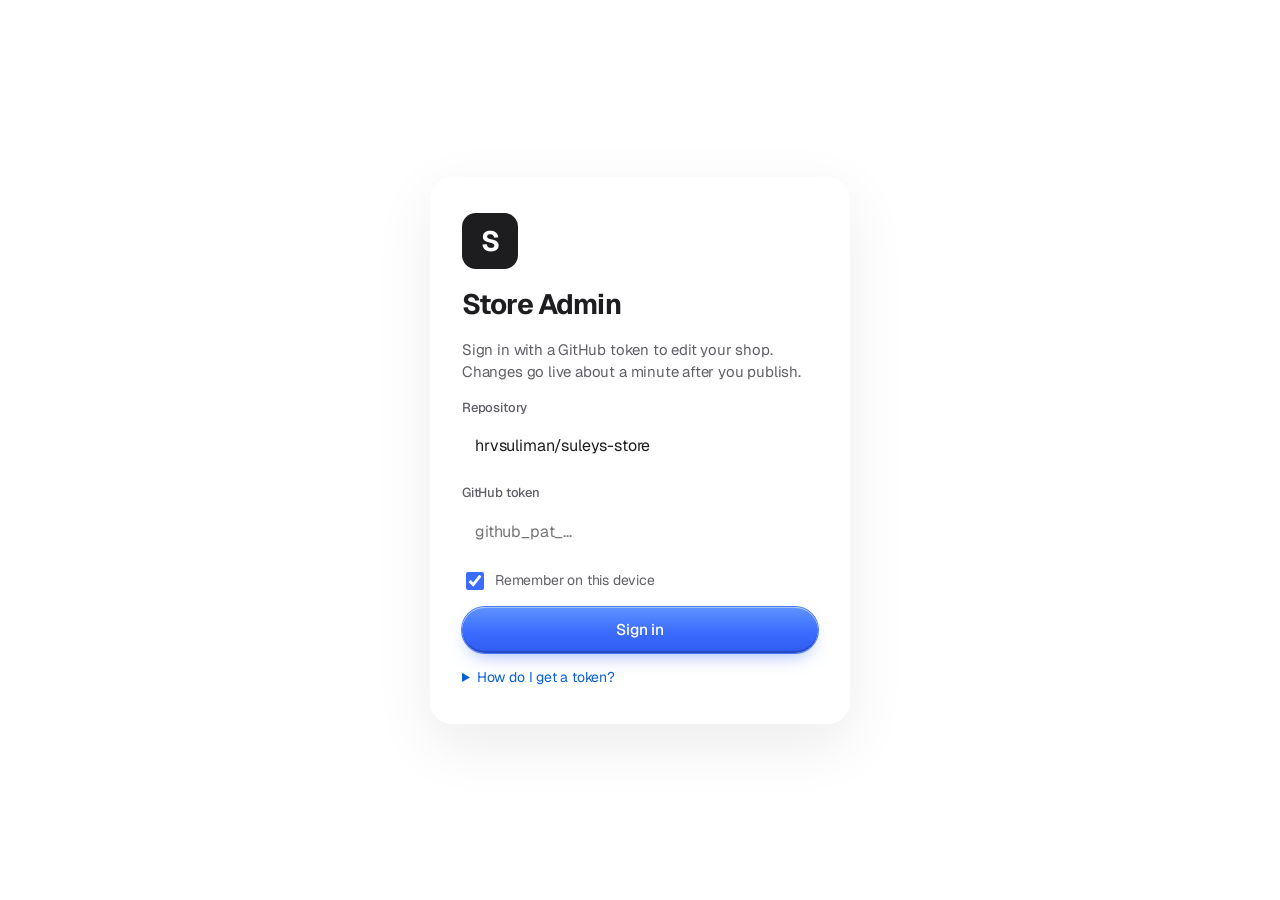
==== commit c01854a9: "Light theme, hover-to-play videos on kit cards, YouTube background videos nudged to play and pause o" ====
--- a/admin.html
+++ b/admin.html
@@ -9,8 +9,8 @@
   <link rel="preconnect" href="https://fonts.googleapis.com" />
   <link rel="preconnect" href="https://fonts.gstatic.com" crossorigin />
   <link href="https://fonts.googleapis.com/css2?family=Geist:wght@400;500;600;700&display=swap" rel="stylesheet" />
-  <link rel="stylesheet" href="styles.css?v=1793910195" />
-  <link rel="stylesheet" href="admin.css?v=1793910195" />
+  <link rel="stylesheet" href="styles.css?v=1793915501" />
+  <link rel="stylesheet" href="admin.css?v=1793915501" />
 </head>
 <body class="admin">
   <!-- Connect -->
@@ -75,8 +75,8 @@
 
   <div class="toast" id="toast" role="status" aria-live="polite"></div>
 
-  <script src="icons.js?v=1793910195"></script>
-  <script src="shared.js?v=1793910195"></script>
-  <script src="admin.js?v=1793910195"></script>
+  <script src="icons.js?v=1793915501"></script>
+  <script src="shared.js?v=1793915501"></script>
+  <script src="admin.js?v=1793915501"></script>
 </body>
 </html>
--- a/styles.css
+++ b/styles.css
@@ -2,28 +2,28 @@
    Suley's Store — dark, tactile, Apple/Linear-grade details
    ═══════════════════════════════════════════════════════════ */
 :root {
-  --bg: #151515;
-  --band: #191919;
-  --card: #1c1c1c;
-  --card-2: #222222;
-  --panel: #212121;
-  --text: #f2f2f2;
-  --text-2: #9a9a9a;
-  --text-3: #6a6a6a;
-  --line: rgba(255, 255, 255, 0.1);
-  --hair: rgba(255, 255, 255, 0.07);
-  --border: #2a2a2a;
+  --bg: #f5f5f7;
+  --band: #ffffff;
+  --card: #ffffff;
+  --card-2: #f2f2f4;
+  --panel: #f5f5f7;
+  --text: #1d1d1f;
+  --text-2: #5f5f66;
+  --text-3: #8e8e93;
+  --line: rgba(0, 0, 0, 0.1);
+  --hair: rgba(0, 0, 0, 0.07);
+  --border: #e3e3e8;
   --blue: #3b6cff;
   --blue-hover: #4b7bff;
-  --link: #8ab4ff;
-  --seg: rgba(255, 255, 255, 0.05);
-  --seg-pill: rgba(255, 255, 255, 0.12);
-  --nav-bg: rgba(21, 21, 21, 0.78);
+  --link: #0a5fd8;
+  --seg: rgba(0, 0, 0, 0.05);
+  --seg-pill: #ffffff;
+  --nav-bg: rgba(250, 250, 252, 0.78);
   --accent: linear-gradient(100deg, #4f8cff 0%, #8b5cf6 55%, #ec4899 100%);
-  --shadow-hover: 0 24px 50px -24px rgba(0, 0, 0, 0.9);
+  --shadow-hover: 0 24px 50px -24px rgba(20, 20, 40, 0.28);
   --ease: cubic-bezier(0.16, 1, 0.3, 1);
   --spring: cubic-bezier(0.34, 1.56, 0.64, 1);
-  color-scheme: dark;
+  color-scheme: light;
 }
 
 /* ── Base ───────────────────────────────────────────────── */
@@ -215,10 +215,7 @@
 .seg { flex: 1; height: 18px; display: flex; align-items: center; }
 .seg span { position: relative; display: block; width: 100%; height: 3px; border-radius: 2px; background: rgba(255, 255, 255, 0.2); overflow: hidden; transition: height 0.25s var(--ease); }
 .seg:hover span { height: 5px; }
-.seg span::after { content: ""; position: absolute; inset: 0; background: #fff; transform-origin: 0 50%; transform: scaleX(0); }
-.seg.done span::after { transform: scaleX(1); }
-.seg.on span::after { animation: segfill var(--slide-ms, 15s) linear forwards; }
-.show.paused .seg.on span::after { animation-play-state: paused; }
+.seg span::after { content: ""; position: absolute; inset: 0; background: #fff; transform-origin: 0 50%; transform: scaleX(var(--prog, 0)); transition: transform 0.1s linear; }
 @keyframes segfill { to { transform: scaleX(1); } }
 .arrows { margin-left: auto; display: flex; gap: 10px; }
 .arrow { width: 46px; height: 46px; border-radius: 50%; display: grid; place-items: center; color: #fff; background: rgba(255, 255, 255, 0.1); box-shadow: inset 0 1px 0 rgba(255, 255, 255, 0.15), 0 0 0 1px rgba(255, 255, 255, 0.1); -webkit-backdrop-filter: blur(16px); backdrop-filter: blur(16px); transition: background 0.25s, transform 0.4s var(--spring); }
@@ -638,16 +635,101 @@
 .music-btn.on .eq i:nth-child(3) { animation-delay: -0.7s; animation-duration: 1.3s; }
 .music-btn.on .eq i:nth-child(4) { animation-delay: -0.2s; animation-duration: 1s; }
 @keyframes eq { 0%, 100% { height: 4px; } 50% { height: 16px; } }
-
-/* Phones: keep the floating icons in the strip above the title so they never cover text */
-@media (max-width: 734px) {
-  .floaters { height: 130px; }
-  .floater { --s: 44px !important; }
-  .floater:nth-child(n + 3) { display: none; }
-}
-/* Music button: resting bars at different heights so it reads as a sound icon, not "...." */
-.music-btn .eq i:nth-child(1) { height: 6px; }
-.music-btn .eq i:nth-child(2) { height: 11px; }
-.music-btn .eq i:nth-child(3) { height: 8px; }
-.music-btn .eq i:nth-child(4) { height: 13px; }
-.music-btn:not(.on) .eq { opacity: 0.6; }
+
+/* Phones: keep the floating icons in the strip above the title so they never cover text */
+@media (max-width: 734px) {
+  .floaters { height: 130px; }
+  .floater { --s: 44px !important; }
+  .floater:nth-child(n + 3) { display: none; }
+}
+/* Music button: resting bars at different heights so it reads as a sound icon, not "...." */
+.music-btn .eq i:nth-child(1) { height: 6px; }
+.music-btn .eq i:nth-child(2) { height: 11px; }
+.music-btn .eq i:nth-child(3) { height: 8px; }
+.music-btn .eq i:nth-child(4) { height: 13px; }
+.music-btn:not(.on) .eq { opacity: 0.6; }
+
+/* Music button with a label so it's obvious */
+.music-btn { display: inline-flex; align-items: center; width: auto; gap: 8px; padding: 0 12px 0 10px; border-radius: 999px; box-shadow: inset 0 0 0 1px var(--border); }
+.music-label { font-size: 13px; font-weight: 500; }
+.music-btn.on { box-shadow: inset 0 0 0 1px rgba(59, 108, 255, 0.5); background: rgba(59, 108, 255, 0.1); }
+.music-btn.on .music-label::after { content: " on"; }
+.music-btn:not(.on) .music-label::after { content: " off"; }
+@media (max-width: 734px) { .music-label { display: none; } .music-btn { padding: 0 10px; } }
+
+
+/* ═══ Light theme overrides ═══ */
+.nav-links a:hover, .nav-links a.active, .nav-icon:hover, .kp-back:hover { background: rgba(0, 0, 0, 0.05); }
+.btn-ghost, .btn-secondary { color: var(--text); background: #fff; box-shadow: inset 0 0 0 1px var(--border), 0 1px 2px rgba(0, 0, 0, 0.05); }
+.btn-ghost:hover, .btn-secondary:hover { background: #f7f7f9; box-shadow: inset 0 0 0 1px #d4d4da, 0 4px 12px -6px rgba(0, 0, 0, 0.15); }
+.btn-ghost::after, .btn-secondary::after { background: linear-gradient(110deg, transparent 30%, rgba(59, 108, 255, 0.08) 50%, transparent 70%); }
+.btn-primary { box-shadow: inset 0 1px 0 rgba(255, 255, 255, 0.4), inset 0 -2px 0 rgba(0, 0, 30, 0.2), 0 0 0 1px rgba(59, 108, 255, 0.9), 0 8px 20px -8px rgba(59, 108, 255, 0.6); }
+.btn-link:hover { color: #0846a8; }
+
+.spotlight { background: radial-gradient(closest-side, rgba(59, 108, 255, 0.09), transparent); }
+.hero-stage::before { content: ""; position: absolute; inset: 0; z-index: -2; background: radial-gradient(60% 50% at 50% 0%, #ffffff 0%, transparent 70%); }
+.hero-title .w > span { color: #a1a1a6; }
+.hero-title .hot > span { color: var(--text); text-shadow: none; }
+.stk { filter: drop-shadow(0 10px 14px rgba(20, 20, 40, 0.22)); }
+
+.search { background: #fff; box-shadow: inset 0 0 0 1px var(--border), 0 1px 2px rgba(0, 0, 0, 0.04); }
+.search:focus-within { background: #fff; box-shadow: inset 0 0 0 1px rgba(59, 108, 255, 0.6), 0 0 0 4px rgba(59, 108, 255, 0.12); }
+.search input::-webkit-search-cancel-button { filter: none; }
+.chip { background: #fff; box-shadow: inset 0 0 0 1px var(--border); }
+.chip:hover { background: #fafafc; }
+.chip[aria-selected="true"] { color: #fff; background: #1d1d1f; box-shadow: 0 6px 16px -8px rgba(0, 0, 0, 0.5); }
+
+.card { background: #fff; box-shadow: inset 0 0 0 1px var(--border), 0 1px 2px rgba(0, 0, 0, 0.04); }
+.card:hover { background: #fff; box-shadow: inset 0 0 0 1px #d6d6dc, var(--shadow-hover); }
+.card-art { box-shadow: 0 0 0 1px rgba(0, 0, 0, 0.06); }
+.tag-rbx { color: #2457d6; background: rgba(59, 108, 255, 0.1); box-shadow: inset 0 0 0 1px rgba(59, 108, 255, 0.22); }
+.tag-gp { color: #15803d; background: rgba(34, 197, 94, 0.12); box-shadow: inset 0 0 0 1px rgba(34, 197, 94, 0.28); }
+.tag-cash { color: #a16207; background: rgba(234, 179, 8, 0.15); box-shadow: inset 0 0 0 1px rgba(234, 179, 8, 0.32); }
+.tag-other { color: #55555c; background: rgba(0, 0, 0, 0.05); box-shadow: inset 0 0 0 1px rgba(0, 0, 0, 0.08); }
+.card-alt s, .rbx-old { color: #dc2626; }
+.spot::before { background: radial-gradient(420px circle at var(--mx) var(--my), rgba(59, 108, 255, 0.06), transparent 45%); }
+.spot::after { background: radial-gradient(300px circle at var(--mx) var(--my), rgba(59, 108, 255, 0.45), transparent 50%); }
+.tab-pill { background: #fff; box-shadow: 0 1px 3px rgba(0, 0, 0, 0.12); }
+
+.step-ico img, .faq-head img, .cta-ico, .perk-ico { filter: drop-shadow(0 8px 12px rgba(20, 20, 40, 0.2)); }
+.review { background: #fff; box-shadow: inset 0 0 0 1px var(--border); }
+.faq-q .chevron { background: rgba(0, 0, 0, 0.05); }
+.faq-q:hover .chevron { background: rgba(0, 0, 0, 0.09); color: var(--text); }
+.faq-item.open .chevron { color: #fff; }
+.pay-opts { background: var(--panel); box-shadow: inset 0 0 0 1px var(--hair); }
+
+/* CTA stays a dark card, it reads as the "final call" block */
+.cta-inner { background: radial-gradient(70% 90% at 50% 0%, #2b3352 0%, #1c1c24 55%, #17171b 100%); box-shadow: 0 40px 90px -50px rgba(30, 40, 90, 0.6); }
+.cta h2 { color: #fff; }
+.cta p, .cta .cta-meta { color: #b7b7c2; }
+.cta .cta-meta { box-shadow: inset 0 0 0 1px rgba(255, 255, 255, 0.1); }
+.cta .btn-ghost { color: #fff; background: rgba(255, 255, 255, 0.08); box-shadow: inset 0 0 0 1px rgba(255, 255, 255, 0.16); }
+.cta .btn-ghost:hover { background: rgba(255, 255, 255, 0.14); }
+
+/* slideshow sits on media, so it keeps a dark look */
+.featured { box-shadow: 0 0 0 1px rgba(0, 0, 0, 0.06), 0 30px 60px -30px rgba(20, 20, 40, 0.45); }
+.slide-info .btn-link { color: #9cc0ff; }
+.slide-art { background: radial-gradient(80% 120% at 76% 45%, var(--c1), var(--c2) 42%, #15151c 82%); }
+
+/* Kit page */
+.sheet-backdrop { background: rgba(20, 20, 30, 0.35); }
+.sheet-wrap .sheet { background: #fff; box-shadow: inset 0 0 0 1px var(--border), 0 60px 140px rgba(20, 20, 40, 0.35); scrollbar-color: rgba(0, 0, 0, 0.2) transparent; }
+.kp-bar { background: rgba(255, 255, 255, 0.85); }
+.kp-bar .close { background: rgba(0, 0, 0, 0.06); color: var(--text); }
+.kp-bar .close:hover { background: rgba(0, 0, 0, 0.1); }
+.kp-media { background: #0f0f12; }
+.kp-media .thumbs { background: #f2f2f4; }
+.kp-desc p { color: #3a3a3c; }
+.kp-end { background: radial-gradient(80% 140% at 0% 0%, color-mix(in srgb, var(--c2) 14%, #fff), #fff 70%); }
+.kp-box { background: #fff; }
+.sheet-glow::before { opacity: 0.35; }
+
+/* Hover video preview on cards */
+.card-preview { position: absolute; inset: 0; z-index: 2; overflow: hidden; border-radius: inherit; background: #000; opacity: 0; transition: opacity 0.35s var(--ease); pointer-events: none; }
+.card-preview.ready { opacity: 1; }
+.card-preview video { position: absolute; inset: 0; width: 100%; height: 100%; object-fit: cover; }
+.card-preview iframe { position: absolute; left: 50%; top: 50%; width: 120%; aspect-ratio: 16 / 9; height: auto; border: 0; transform: translate(-50%, -50%); }
+.card:hover .has-video { opacity: 0; transition: opacity 0.3s; }
+.yt.ready img { opacity: 0; transition: opacity 0.6s; }
+
+.music-btn { box-shadow: inset 0 0 0 1px var(--border); }
--- a/admin.css
+++ b/admin.css
@@ -7,7 +7,6 @@
 .connect { min-height: 100vh; display: grid; place-items: center; padding: 40px 16px; }
 .connect-card { width: min(420px, 100%); background: var(--card); border-radius: 22px; padding: 36px 32px; display: flex; flex-direction: column; gap: 14px; box-shadow: 0 20px 60px rgba(0, 0, 0, 0.08); }
 .connect-icon { width: 56px; height: 56px; border-radius: 14px; background: #1d1d1f; color: #fff; display: grid; place-items: center; font-size: 28px; font-weight: 700; }
-@media (prefers-color-scheme: dark) { .connect-icon { background: #f5f5f7; color: #1d1d1f; } }
 .connect-card h1 { font-size: 28px; letter-spacing: -0.03em; }
 .connect-card .muted { font-size: 15px; }
 .help { font-size: 14px; color: var(--text-2); }
@@ -15,7 +14,6 @@
 .help ol { padding-left: 18px; margin: 10px 0; display: grid; gap: 6px; }
 .help a { color: var(--link); }
 .error { font-size: 14px; color: #e30000; background: rgba(227, 0, 0, 0.07); padding: 10px 12px; border-radius: 10px; }
-@media (prefers-color-scheme: dark) { .error { color: #ff6961; background: rgba(255, 105, 97, 0.12); } }
 
 /* Fields */
 .field { display: flex; flex-direction: column; gap: 6px; font-size: 13px; font-weight: 500; color: var(--text-2); }
@@ -171,7 +169,7 @@
 
 /* Music */
 .music-row { position: relative; display: flex; align-items: center; gap: 10px; }
-.music-row audio { flex: 1; height: 44px; border-radius: 12px; color-scheme: dark; }
+.music-row audio { flex: 1; height: 44px; border-radius: 12px; color-scheme: light; }
 .music-row .remove { position: static; flex: none; }
 .music-marks { display: flex; gap: 8px; flex-wrap: wrap; }
 .field input[type="range"] { padding: 0; height: 28px; background: none; accent-color: var(--blue); }
